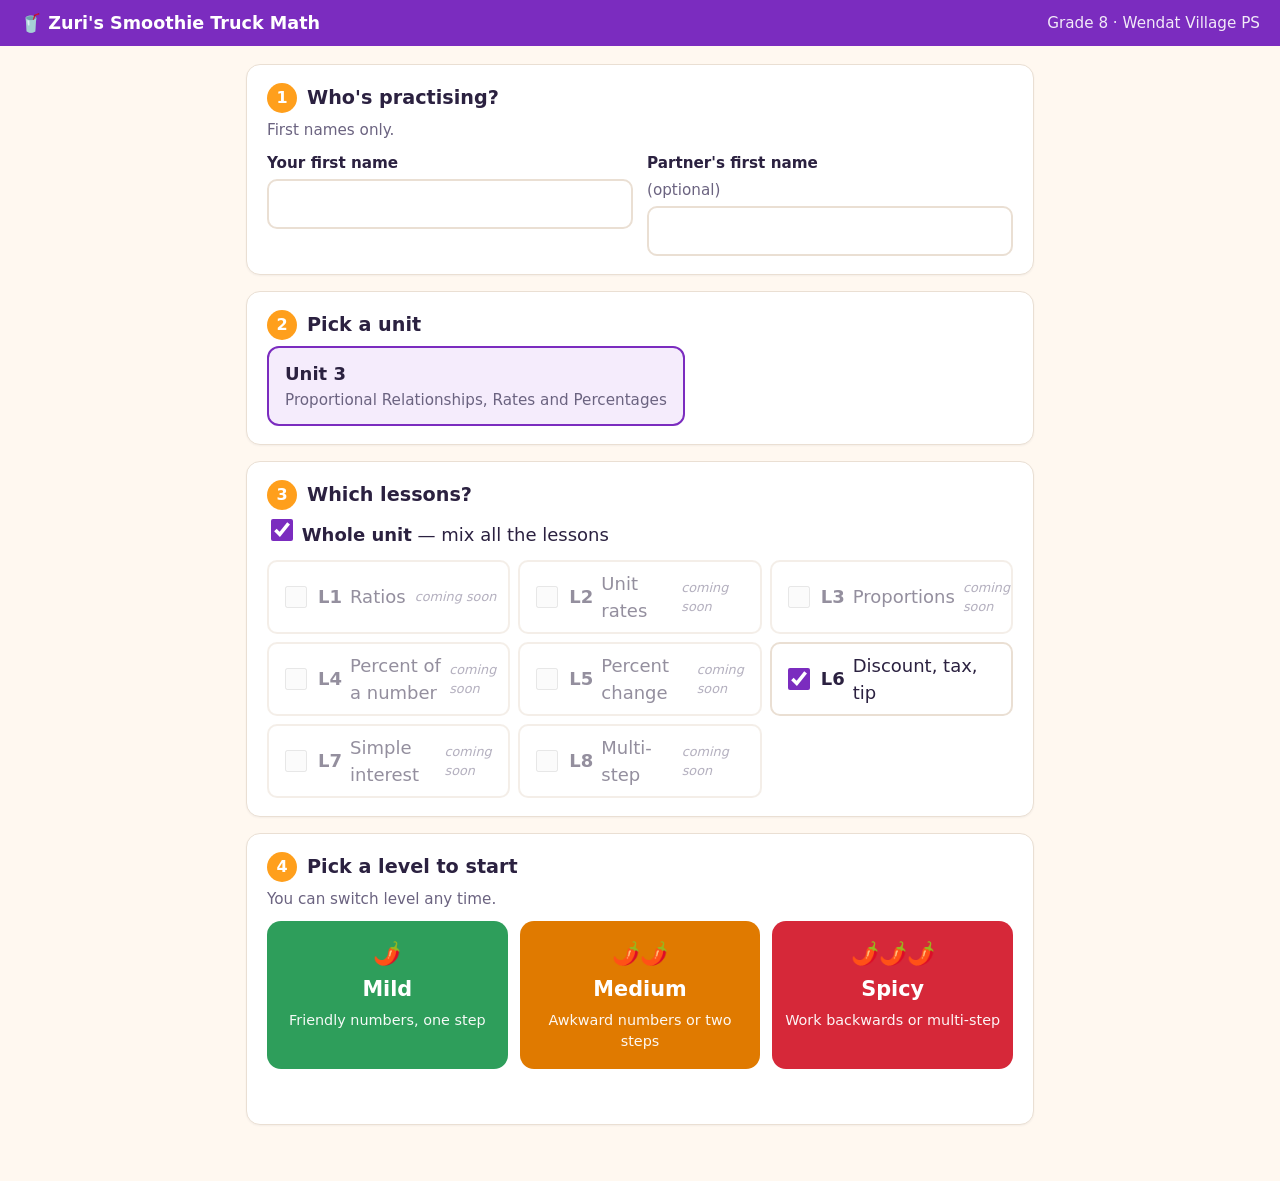
==== index.html @ a50f7bd0 "Stage 1: student flow and L6 (discount, tax, tip) at all three levels - Start page: names (optional " ====
<!doctype html>
<html lang="en">
<head>
  <meta charset="utf-8">
  <meta name="viewport" content="width=device-width, initial-scale=1">
  <title>Smoothie Truck Math</title>
  <link rel="icon" href="data:image/svg+xml,<svg xmlns='http://www.w3.org/2000/svg' viewBox='0 0 100 100'><text y='.9em' font-size='90'>🥤</text></svg>">
  <link rel="stylesheet" href="css/style.css">
</head>
<body>
  <header class="topbar">
    <a class="brand" href="index.html">🥤 Zuri's Smoothie Truck Math</a>
    <span class="school">Grade 8 · Wendat Village PS</span>
  </header>

  <main class="wrap">
    <form id="setup" autocomplete="off" novalidate>

      <section class="card">
        <h2><span class="num">1</span> Who's practising?</h2>
        <p class="hint">First names only.</p>
        <div class="names">
          <label>Your first name
            <input id="name1" maxlength="20" required>
          </label>
          <label>Partner's first name <span class="opt">(optional)</span>
            <input id="name2" maxlength="20">
          </label>
        </div>
        <p class="hint" id="pairHint" hidden>Working as a pair: one device, and you swap <b>Solver</b> and <b>Checker</b> every question.</p>
      </section>

      <section class="card">
        <h2><span class="num">2</span> Pick a unit</h2>
        <div id="unitList" class="choice-row"></div>
      </section>

      <section class="card">
        <h2><span class="num">3</span> Which lessons?</h2>
        <label class="whole">
          <input type="checkbox" id="wholeUnit" checked> <b>Whole unit</b> — mix all the lessons
        </label>
        <div id="lessonList" class="lesson-grid"></div>
      </section>

      <section class="card">
        <h2><span class="num">4</span> Pick a level to start</h2>
        <p class="hint">You can switch level any time.</p>
        <div id="levelList" class="level-row"></div>
        <p id="formError" class="error" role="alert"></p>
      </section>
    </form>
  </main>

  <script src="js/engine.js"></script>
  <script src="units/index.js"></script>
  <script src="js/start.js"></script>
</body>
</html>
---- css/style.css ----
/* Zuri's Smoothie Truck Math — one stylesheet for every page */
:root {
  --bg: #fff8f0;
  --card: #ffffff;
  --ink: #2b2140;
  --muted: #6b6380;
  --line: #eadfd3;
  --brand: #7b2cbf;       /* berry */
  --brand-ink: #ffffff;
  --mango: #ff9f1c;
  --mild: #2e9e5b;
  --medium: #e07a00;
  --spicy: #d62839;
  --good-bg: #e3f6ea; --good: #1d7a43;
  --warn-bg: #fff4d6; --warn: #8a5a00;
  --bad-bg: #fde4e6;  --bad: #b3182a;
  --info-bg: #e8f0ff; --info: #2a4d9b;
  --radius: 14px;
}

* { box-sizing: border-box; }
html { -webkit-text-size-adjust: 100%; }
body {
  margin: 0;
  background: var(--bg);
  color: var(--ink);
  font-family: system-ui, -apple-system, "Segoe UI", Roboto, Arial, sans-serif;
  font-size: 18px;
  line-height: 1.5;
}

.sr-only { position: absolute; width: 1px; height: 1px; overflow: hidden; clip: rect(0 0 0 0); }

/* ---------- Top bar ---------- */
.topbar {
  display: flex; align-items: center; justify-content: space-between; gap: 12px; flex-wrap: wrap;
  padding: 10px 20px;
  background: var(--brand); color: var(--brand-ink);
}
.brand { color: inherit; text-decoration: none; font-weight: 700; font-size: 1.1rem; }
.school, .who { opacity: .9; font-size: .95rem; }
.who { font-weight: 600; }

.wrap { max-width: 820px; margin: 0 auto; padding: 18px 16px 40px; }

/* ---------- Cards ---------- */
.card {
  background: var(--card);
  border: 1px solid var(--line);
  border-radius: var(--radius);
  padding: 18px 20px;
  margin-bottom: 16px;
  box-shadow: 0 1px 2px rgba(43,33,64,.05);
}
.card h2 { margin: 0 0 6px; font-size: 1.2rem; display: flex; align-items: center; gap: 10px; }
.num {
  display: inline-grid; place-items: center;
  width: 30px; height: 30px; border-radius: 50%;
  background: var(--mango); color: #fff; font-size: 1rem;
}
.hint { color: var(--muted); margin: 0 0 10px; font-size: .95rem; }
.opt { color: var(--muted); font-weight: 400; }
.error { color: var(--bad); font-weight: 600; min-height: 1.5em; margin: 10px 0 0; }

/* ---------- Inputs and buttons ---------- */
input[type=text], input:not([type]) {
  font: inherit; font-size: 1.1rem;
  padding: 10px 12px; border: 2px solid var(--line); border-radius: 10px;
  width: 100%; background: #fff; color: var(--ink);
}
input:focus-visible, button:focus-visible, a:focus-visible { outline: 3px solid var(--mango); outline-offset: 2px; }

.names { display: grid; grid-template-columns: 1fr 1fr; gap: 14px; }
.names label { display: flex; flex-direction: column; gap: 4px; font-weight: 600; font-size: .95rem; }
@media (max-width: 560px) { .names { grid-template-columns: 1fr; } }

.btn {
  font: inherit; font-weight: 600;
  padding: 10px 18px; min-height: 46px;
  border-radius: 10px; border: 2px solid var(--brand);
  background: #fff; color: var(--brand); cursor: pointer;
}
.btn:hover { background: #f5ecfc; }
.btn.primary { background: var(--brand); color: #fff; }
.btn.primary:hover { background: #6a22a8; }
.btn.ghost { border-color: transparent; color: var(--muted); }
.btn:disabled { opacity: .5; cursor: default; }

/* unit choice */
.choice-row { display: flex; flex-wrap: wrap; gap: 10px; }
.choice {
  font: inherit; text-align: left; cursor: pointer;
  display: flex; flex-direction: column; gap: 2px;
  padding: 12px 16px; border-radius: 12px;
  border: 2px solid var(--line); background: #fff; color: var(--ink);
}
.choice span { color: var(--muted); font-size: .95rem; }
.choice.selected { border-color: var(--brand); background: #f5ecfc; }

/* lesson checkboxes */
.whole { display: block; margin: 6px 0 12px; }
.lesson-grid { display: grid; grid-template-columns: repeat(auto-fill, minmax(220px, 1fr)); gap: 8px; }
.lesson {
  display: flex; align-items: center; gap: 8px;
  padding: 8px 12px; border: 2px solid var(--line); border-radius: 10px; cursor: pointer;
}
.lesson.soon { opacity: .5; cursor: default; }
.lesson em { font-size: .8rem; color: var(--muted); margin-left: auto; }
input[type=checkbox] { width: 22px; height: 22px; accent-color: var(--brand); flex: none; }

/* level buttons on start page */
.level-row { display: grid; grid-template-columns: repeat(3, 1fr); gap: 12px; }
@media (max-width: 560px) { .level-row { grid-template-columns: 1fr; } }
.level-btn {
  font: inherit; cursor: pointer; color: #fff; border: 0; border-radius: 14px;
  padding: 16px 12px; display: flex; flex-direction: column; align-items: center; gap: 4px;
}
.level-btn b { font-size: 1.3rem; }
.level-btn span:last-child { font-size: .9rem; opacity: .95; text-align: center; }
.level-btn .icon { font-size: 1.4rem; }
.level-btn.level-mild { background: var(--mild); }
.level-btn.level-medium { background: var(--medium); }
.level-btn.level-spicy { background: var(--spicy); }
.level-btn:hover { filter: brightness(1.08); }

/* ---------- Practice screen ---------- */
.levelbar {
  display: flex; align-items: center; justify-content: space-between; gap: 10px; flex-wrap: wrap;
  margin-bottom: 12px;
}
.lesson-label { font-size: 1rem; color: var(--muted); }
.lesson-label b { color: var(--ink); }

.seg { display: inline-flex; border-radius: 12px; overflow: hidden; border: 2px solid var(--line); background: #fff; }
.seg-btn {
  font: inherit; font-weight: 600; font-size: .95rem;
  border: 0; background: transparent; color: var(--ink); padding: 8px 12px; min-height: 42px; cursor: pointer;
}
.seg-btn + .seg-btn { border-left: 2px solid var(--line); }
.seg-btn.on.level-mild { background: var(--mild); color: #fff; }
.seg-btn.on.level-medium { background: var(--medium); color: #fff; }
.seg-btn.on.level-spicy { background: var(--spicy); color: #fff; }

.roles {
  display: flex; gap: 10px; flex-wrap: wrap; margin-bottom: 12px;
}
.roles span {
  background: #fff; border: 2px dashed var(--mango); border-radius: 10px; padding: 6px 12px;
}

.qcard { border-width: 3px; transition: border-color .2s; }
.qcard.good { border-color: var(--good); }
.qcard.bad { border-color: var(--bad); }
.qmeta { margin-bottom: 6px; }
.tag { display: inline-block; font-size: .85rem; font-weight: 700; color: #fff; border-radius: 999px; padding: 2px 10px; }
.tag.level-mild { background: var(--mild); }
.tag.level-medium { background: var(--medium); }
.tag.level-spicy { background: var(--spicy); }
.qtext { font-size: 1.25rem; margin: 6px 0 16px; }

.answer { display: flex; gap: 10px; }
.answer input { flex: 1; font-size: 1.3rem; }
.answer input:disabled { background: #f6f3ef; }

.feedback { margin: 12px 0 0; padding: 0; border-radius: 10px; }
.feedback:empty { display: none; }
.feedback.good { background: var(--good-bg); color: var(--good); padding: 10px 14px; }
.feedback.warn { background: var(--warn-bg); color: var(--warn); padding: 10px 14px; }
.feedback.bad { background: var(--bad-bg); color: var(--bad); padding: 10px 14px; }
.feedback.info { background: var(--info-bg); color: var(--info); padding: 10px 14px; }

.actions { display: flex; gap: 10px; flex-wrap: wrap; margin-top: 14px; }
.actions #nextBtn { margin-left: auto; }

.steps { margin-top: 16px; border-top: 2px dashed var(--line); padding-top: 14px; }
.steps ol { margin: 10px 0 0; padding-left: 1.4em; }
.steps li { margin-bottom: 8px; }
.keymove {
  background: #f5ecfc; border-left: 5px solid var(--brand); border-radius: 8px; padding: 10px 14px;
}
.keymove span { display: block; font-weight: 700; font-size: .85rem; color: var(--brand); text-transform: uppercase; letter-spacing: .04em; }
.note { color: var(--muted); font-size: .9em; }

.stats { display: grid; grid-template-columns: repeat(3, 1fr); gap: 10px; }
.stats div { background: #fff; border: 1px solid var(--line); border-radius: 12px; padding: 10px; text-align: center; }
.stats b { display: block; font-size: 1.6rem; }
.stats span { color: var(--muted); font-size: .9rem; }
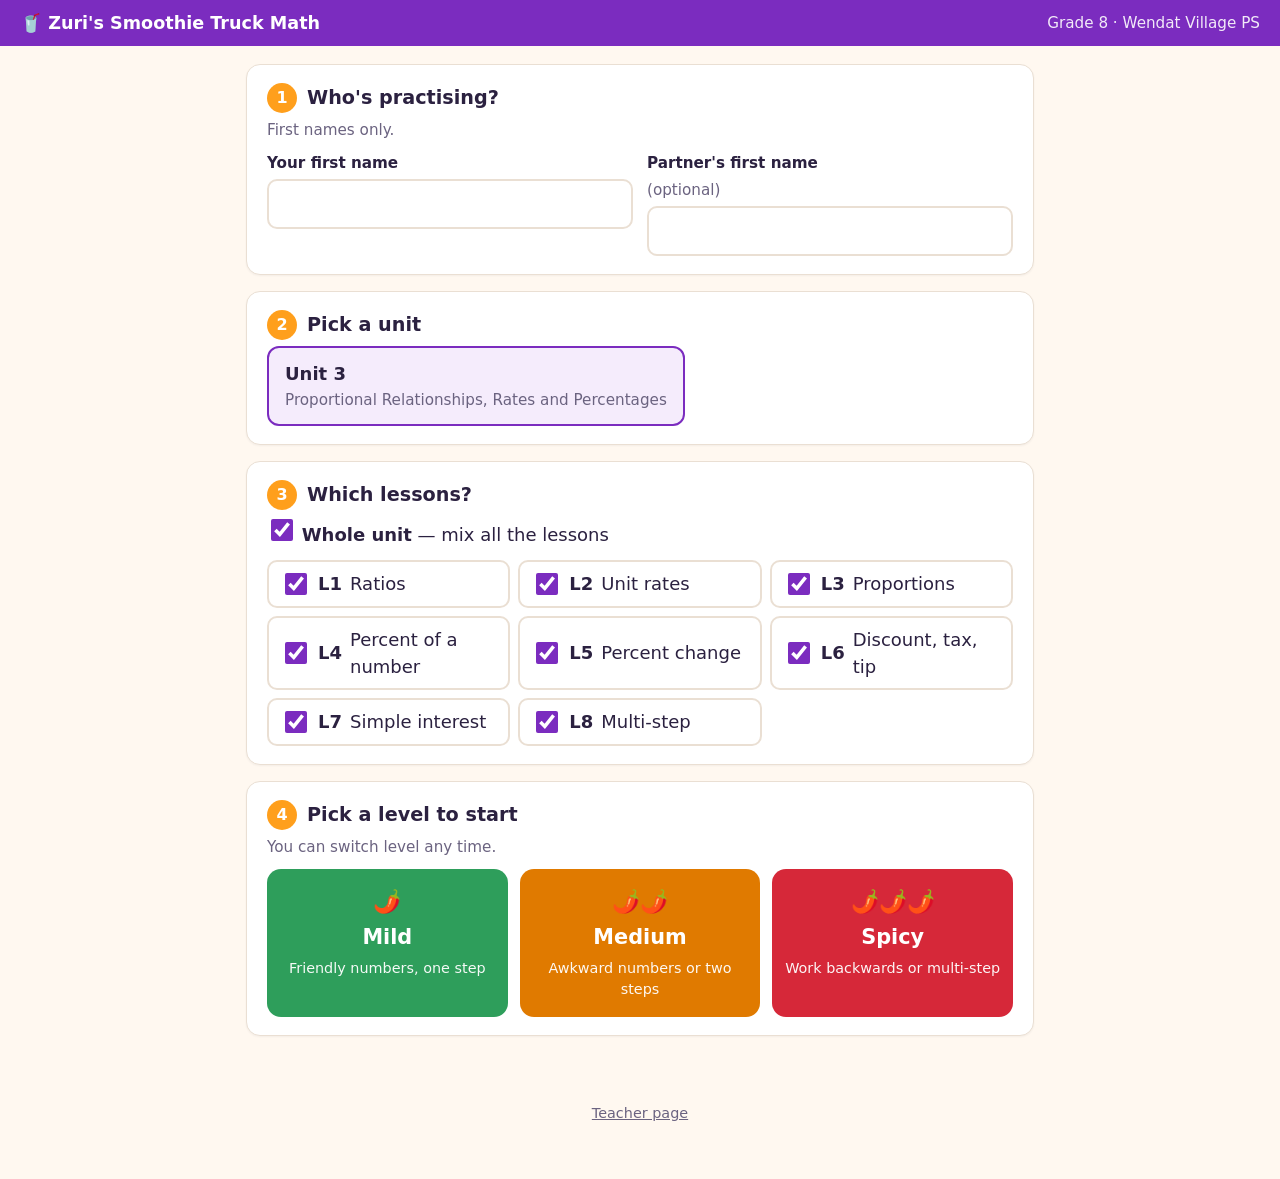
==== commit be35f967: "Stage 3: missions, teacher page and end screen - teacher.html builds a mission (lessons, Mild/Medium" ====
--- a/index.html
+++ b/index.html
@@ -16,6 +16,16 @@
   <main class="wrap">
     <form id="setup" autocomplete="off" novalidate>
 
+      <section class="card mission-card" id="missionCard" hidden>
+        <p class="mission-kicker">🎯 Your mission</p>
+        <h2 id="missionTitle"></h2>
+        <ul class="mission-facts">
+          <li><b>Get correct:</b> <span id="missionTargets"></span></li>
+          <li><b>Lessons:</b> <span id="missionLessons"></span></li>
+          <li><b>Calculator:</b> <span id="missionCalc"></span></li>
+        </ul>
+      </section>
+
       <section class="card">
         <h2><span class="num">1</span> Who's practising?</h2>
         <p class="hint">First names only.</p>
@@ -30,12 +40,12 @@
         <p class="hint" id="pairHint" hidden>Working as a pair: one device, and you swap <b>Solver</b> and <b>Checker</b> every question.</p>
       </section>
 
-      <section class="card">
+      <section class="card free-only">
         <h2><span class="num">2</span> Pick a unit</h2>
         <div id="unitList" class="choice-row"></div>
       </section>
 
-      <section class="card">
+      <section class="card free-only">
         <h2><span class="num">3</span> Which lessons?</h2>
         <label class="whole">
           <input type="checkbox" id="wholeUnit" checked> <b>Whole unit</b> — mix all the lessons
@@ -43,17 +53,23 @@
         <div id="lessonList" class="lesson-grid"></div>
       </section>
 
-      <section class="card">
+      <section class="card free-only">
         <h2><span class="num">4</span> Pick a level to start</h2>
         <p class="hint">You can switch level any time.</p>
         <div id="levelList" class="level-row"></div>
-        <p id="formError" class="error" role="alert"></p>
       </section>
+
+      <section class="card mission-only" hidden>
+        <button id="startMission" class="btn primary big" type="button">Start the mission →</button>
+      </section>
+      <p id="formError" class="error" role="alert"></p>
     </form>
+    <p class="footer-link"><a href="teacher.html">Teacher page</a></p>
   </main>
 
   <script src="js/engine.js"></script>
   <script src="units/index.js"></script>
+  <script src="js/mission.js"></script>
   <script src="js/start.js"></script>
 </body>
 </html>
--- a/css/style.css
+++ b/css/style.css
@@ -63,7 +63,7 @@
 .error { color: var(--bad); font-weight: 600; min-height: 1.5em; margin: 10px 0 0; }
 
 /* ---------- Inputs and buttons ---------- */
-input[type=text], input:not([type]) {
+input[type=text], input[type=number], input:not([type]) {
   font: inherit; font-size: 1.1rem;
   padding: 10px 12px; border: 2px solid var(--line); border-radius: 10px;
   width: 100%; background: #fff; color: var(--ink);
@@ -185,3 +185,118 @@
 .stats div { background: #fff; border: 1px solid var(--line); border-radius: 12px; padding: 10px; text-align: center; }
 .stats b { display: block; font-size: 1.6rem; }
 .stats span { color: var(--muted); font-size: .9rem; }
+
+/* ---------- Calculator ---------- */
+.levelbar-right { display: flex; align-items: center; gap: 10px; flex-wrap: wrap; }
+.calc-toggle { min-height: 42px; padding: 6px 14px; font-size: .95rem; }
+.calc-toggle.on { background: var(--brand); color: #fff; }
+
+.wrap.with-calc { max-width: 1180px; display: grid; grid-template-columns: minmax(0, 1fr) 300px; gap: 20px; align-items: start; }
+.col-main { min-width: 0; }
+
+.calc { position: sticky; top: 16px; padding: 14px; margin: 0; }
+.calc[hidden] { display: none; }
+.calc-head { display: flex; justify-content: space-between; align-items: center; margin-bottom: 8px; }
+.calc-x { font: inherit; border: 0; background: transparent; font-size: 1.2rem; cursor: pointer; color: var(--muted); padding: 4px 8px; border-radius: 8px; }
+.calc-x:hover { background: #f5ecfc; }
+.calc-hist { list-style: none; margin: 0 0 6px; padding: 0; font-family: ui-monospace, Menlo, Consolas, monospace; font-size: .85rem; color: var(--muted); text-align: right; min-height: 1.3em; }
+.calc-hist li { white-space: nowrap; overflow: hidden; text-overflow: ellipsis; }
+.calc .calc-in { font-family: ui-monospace, Menlo, Consolas, monospace; font-size: 1.25rem; text-align: right; padding: 8px 10px; }
+.calc-out { text-align: right; min-height: 1.5em; color: var(--muted); font-family: ui-monospace, Menlo, Consolas, monospace; margin: 2px 0 8px; }
+.calc-out.err { color: var(--bad); font-family: inherit; font-size: .9rem; }
+.calc-keys { display: grid; grid-template-columns: repeat(4, 1fr); gap: 6px; }
+.ck {
+  font: inherit; font-size: 1.15rem; font-weight: 600; min-height: 46px;
+  border: 1px solid var(--line); border-radius: 10px; background: #fbf8f5; color: var(--ink); cursor: pointer;
+}
+.ck:hover { background: #f1ebe4; }
+.ck:active { transform: translateY(1px); }
+.ck.op { background: #f5ecfc; color: var(--brand); }
+.ck.fn { background: #eef0f4; color: var(--muted); }
+.ck.eq { background: var(--brand); color: #fff; border-color: var(--brand); }
+.calc-row { display: grid; grid-template-columns: 1fr 3fr; gap: 6px; margin-top: 6px; }
+.calc-use { font-size: .95rem; padding: 8px; }
+
+/* narrow screens: calculator slides up from the bottom */
+@media (max-width: 899px) {
+  .wrap.with-calc { display: block; padding-bottom: 470px; }
+  .calc { position: fixed; left: 0; right: 0; bottom: 0; top: auto; max-width: 420px; margin: 0 auto; border-radius: 16px 16px 0 0; box-shadow: 0 -6px 24px rgba(43,33,64,.18); z-index: 10; }
+}
+@media (max-width: 899px) {
+  .wrap.with-calc { padding-bottom: 400px; }
+  .calc { padding: 10px 12px; }
+  .ck { min-height: 38px; font-size: 1.05rem; }
+  .calc-hist { display: none; }
+}
+
+/* ---------- Answer boxes ---------- */
+.answer { align-items: flex-end; }
+.inputs { flex: 1; display: flex; gap: 10px; flex-wrap: wrap; min-width: 0; }
+.ans-wrap { flex: 1; display: flex; flex-direction: column; gap: 4px; min-width: 140px; position: relative; }
+.inputs:not(.multi) .ans-wrap { flex-direction: row; align-items: center; }
+.ans-label { font-weight: 600; font-size: .95rem; }
+.ans-input { font-size: 1.3rem !important; }
+.inputs:not(.multi) .ans-input { flex: 1; }
+.ans-unit { color: var(--muted); font-size: .95rem; }
+.inputs.multi .ans-unit { position: absolute; right: 12px; bottom: 12px; pointer-events: none; }
+.ans-input.ok { border-color: var(--good); background: var(--good-bg); }
+.ans-input.no { border-color: var(--bad); background: var(--bad-bg); }
+.ans-input:disabled { background: #f6f3ef; }
+
+/* ---------- Missions ---------- */
+.mission-card { border: 3px solid var(--mango); background: #fff6e8; }
+.mission-kicker { margin: 0; font-weight: 700; color: var(--medium); text-transform: uppercase; letter-spacing: .05em; font-size: .85rem; }
+.mission-card h2 { font-size: 1.4rem; margin: 2px 0 8px; }
+.mission-facts { margin: 0; padding-left: 1.2em; }
+.btn.big { width: 100%; font-size: 1.25rem; min-height: 60px; }
+.footer-link { text-align: center; font-size: .9rem; margin-top: 24px; }
+.footer-link a { color: var(--muted); }
+
+.mission-bar { padding: 12px 16px; border: 2px solid var(--mango); }
+.mb-top { display: flex; align-items: center; gap: 12px; flex-wrap: wrap; margin-bottom: 8px; }
+.mb-title { flex: 1; min-width: 0; }
+.mb-count { font-weight: 700; font-size: 1.1rem; }
+.mb-top .btn { min-height: 38px; padding: 4px 14px; }
+.progress { height: 16px; background: #f1e7dc; border-radius: 999px; overflow: hidden; }
+.progress > div { height: 100%; width: 0; background: linear-gradient(90deg, var(--mango), var(--medium)); border-radius: 999px; transition: width .4s; }
+.mission-bar.complete .progress > div { background: var(--good); }
+.lvcount { font-weight: 600; opacity: .85; margin-left: 2px; }
+.seg-btn:disabled { opacity: .35; cursor: not-allowed; }
+.level-done { margin-top: 6px; font-weight: 700; }
+
+/* End screen: big and colour-coded so a supply teacher can check from across the room */
+.end {
+  position: fixed; inset: 0; z-index: 50; overflow-y: auto;
+  display: flex; align-items: center; justify-content: center; text-align: center;
+  color: #fff; padding: 24px 16px;
+}
+.end[hidden] { display: none; }
+.end.green { background: #1d7a43; }
+.end.yellow { background: #f2b705; color: #2b2140; }
+.end.red { background: #c0392b; }
+.end-inner { max-width: 900px; }
+.end-names { font-size: clamp(1.8rem, 5vw, 3.2rem); font-weight: 800; margin: 0 0 4px; }
+.end-title { font-size: clamp(2rem, 6vw, 4rem); margin: 0; line-height: 1.1; }
+.end-score { font-size: clamp(5rem, 20vw, 12rem); font-weight: 900; margin: 0; line-height: 1; letter-spacing: -.02em; }
+.end-levels { display: flex; flex-wrap: wrap; gap: 10px; justify-content: center; margin: 16px 0; }
+.end-levels span { background: rgba(255,255,255,.2); border-radius: 999px; padding: 6px 16px; font-size: 1.2rem; font-weight: 700; }
+.end.yellow .end-levels span { background: rgba(43,33,64,.12); }
+.end-meta { font-size: 1.05rem; opacity: .95; }
+.end-hint { font-size: 1.1rem; font-weight: 700; margin: 18px 0; }
+.end-btn { background: rgba(255,255,255,.95); color: var(--ink); border-color: transparent; }
+body.end-open { overflow: hidden; }
+
+/* Teacher page */
+.page-title { margin: 6px 0 4px; font-size: 1.6rem; }
+.targets { display: grid; gap: 10px; }
+.target { display: flex; align-items: center; gap: 8px; }
+.target .tag { min-width: 140px; text-align: center; font-size: 1rem; padding: 6px 12px; }
+.target input { width: 80px; text-align: center; font-size: 1.2rem; }
+.btn.step { min-width: 46px; padding: 6px 0; font-size: 1.3rem; }
+.link-row { display: flex; gap: 8px; flex-wrap: wrap; margin-bottom: 14px; }
+.link-row input { flex: 1; min-width: 220px; font-size: .95rem; }
+.link-row a.btn { text-decoration: none; display: inline-flex; align-items: center; }
+.link-row a[aria-disabled="true"] { opacity: .4; pointer-events: none; }
+.output h3 { font-size: 1rem; margin: 6px 0; }
+.output textarea { width: 100%; font: inherit; font-size: .9rem; padding: 10px; border: 2px solid var(--line); border-radius: 10px; margin-bottom: 8px; background: #fcfaf7; color: var(--ink); }
+.copied { color: var(--good); font-weight: 700; margin-left: 10px; }
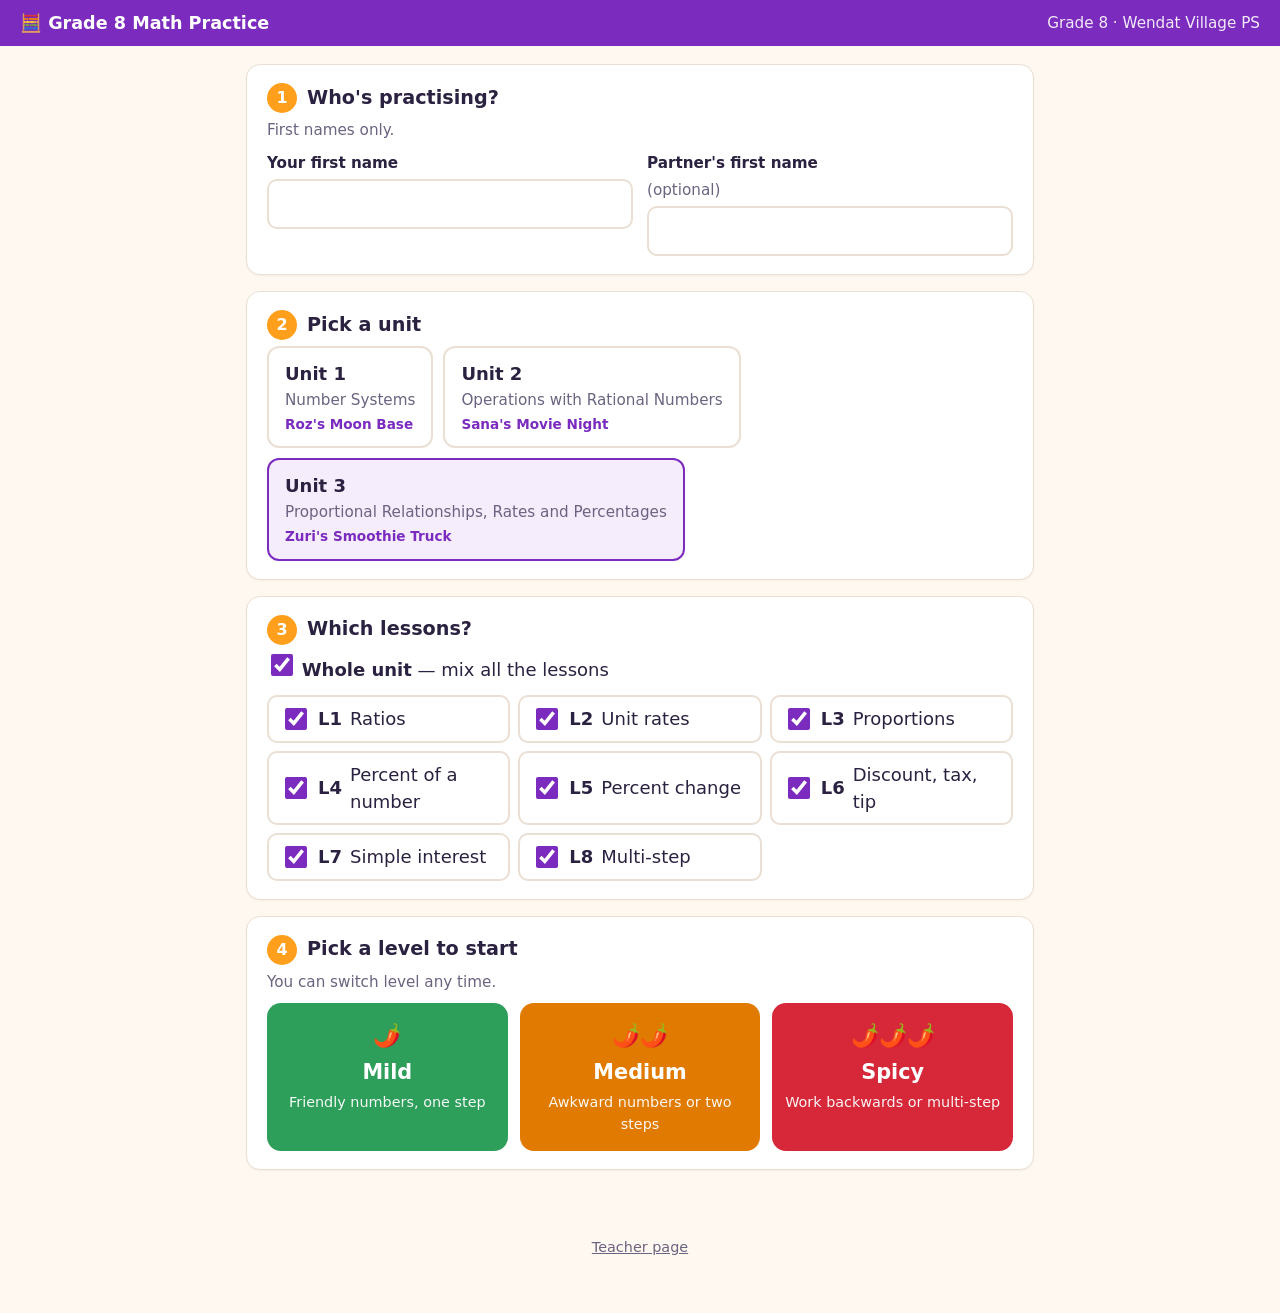
==== commit dc97c7eb: "Add Units 1 and 2; rename site to Grade 8 Math Practice Unit 1 Number Systems (Roz's Moon Base): squ" ====
--- a/index.html
+++ b/index.html
@@ -3,13 +3,13 @@
 <head>
   <meta charset="utf-8">
   <meta name="viewport" content="width=device-width, initial-scale=1">
-  <title>Smoothie Truck Math</title>
-  <link rel="icon" href="data:image/svg+xml,<svg xmlns='http://www.w3.org/2000/svg' viewBox='0 0 100 100'><text y='.9em' font-size='90'>🥤</text></svg>">
+  <title>Grade 8 Math Practice</title>
+  <link rel="icon" href="data:image/svg+xml,<svg xmlns='http://www.w3.org/2000/svg' viewBox='0 0 100 100'><text y='.9em' font-size='90'>🧮</text></svg>">
   <link rel="stylesheet" href="css/style.css">
 </head>
 <body>
   <header class="topbar">
-    <a class="brand" href="index.html">🥤 Zuri's Smoothie Truck Math</a>
+    <a class="brand" href="index.html">🧮 Grade 8 Math Practice</a>
     <span class="school">Grade 8 · Wendat Village PS</span>
   </header>
 
--- a/css/style.css
+++ b/css/style.css
@@ -1,4 +1,4 @@
-/* Zuri's Smoothie Truck Math — one stylesheet for every page */
+/* Grade 8 Math Practice — one stylesheet for every page */
 :root {
   --bg: #fff8f0;
   --card: #ffffff;
@@ -300,3 +300,19 @@
 .output h3 { font-size: 1rem; margin: 6px 0; }
 .output textarea { width: 100%; font: inherit; font-size: .9rem; padding: 10px; border: 2px solid var(--line); border-radius: 10px; margin-bottom: 8px; background: #fcfaf7; color: var(--ink); }
 .copied { color: var(--good); font-weight: 700; margin-left: 10px; }
+.print-row { display: flex; align-items: center; gap: 12px; flex-wrap: wrap; margin: 0 0 14px; }
+.print-row a.btn { text-decoration: none; display: inline-flex; align-items: center; white-space: nowrap; }
+.print-row a[aria-disabled="true"] { opacity: .4; pointer-events: none; }
+.print-row .hint { margin: 0; flex: 1; min-width: 220px; }
+.end-bonus { font-size: clamp(1.4rem, 4vw, 2.2rem); font-weight: 800; margin: 4px 0 0; }
+.end-bonus:empty { display: none; }
+
+/* Choice answers (Rational / Irrational, <  >  =) */
+.choices { display: flex; flex-wrap: wrap; gap: 10px; }
+.choice-btn { min-width: 110px; font-size: 1.15rem; }
+.choice-btn.picked { background: var(--brand); color: #fff; }
+.inputs .ans-wrap:has(.choices) { flex-direction: column; align-items: flex-start; }
+/* keep fractions like 2 1/3 on one line */
+.fr { white-space: nowrap; }
+.choice .story { color: var(--brand); font-size: .85rem; font-weight: 600; }
+.lesson-label .story { color: var(--muted); }
